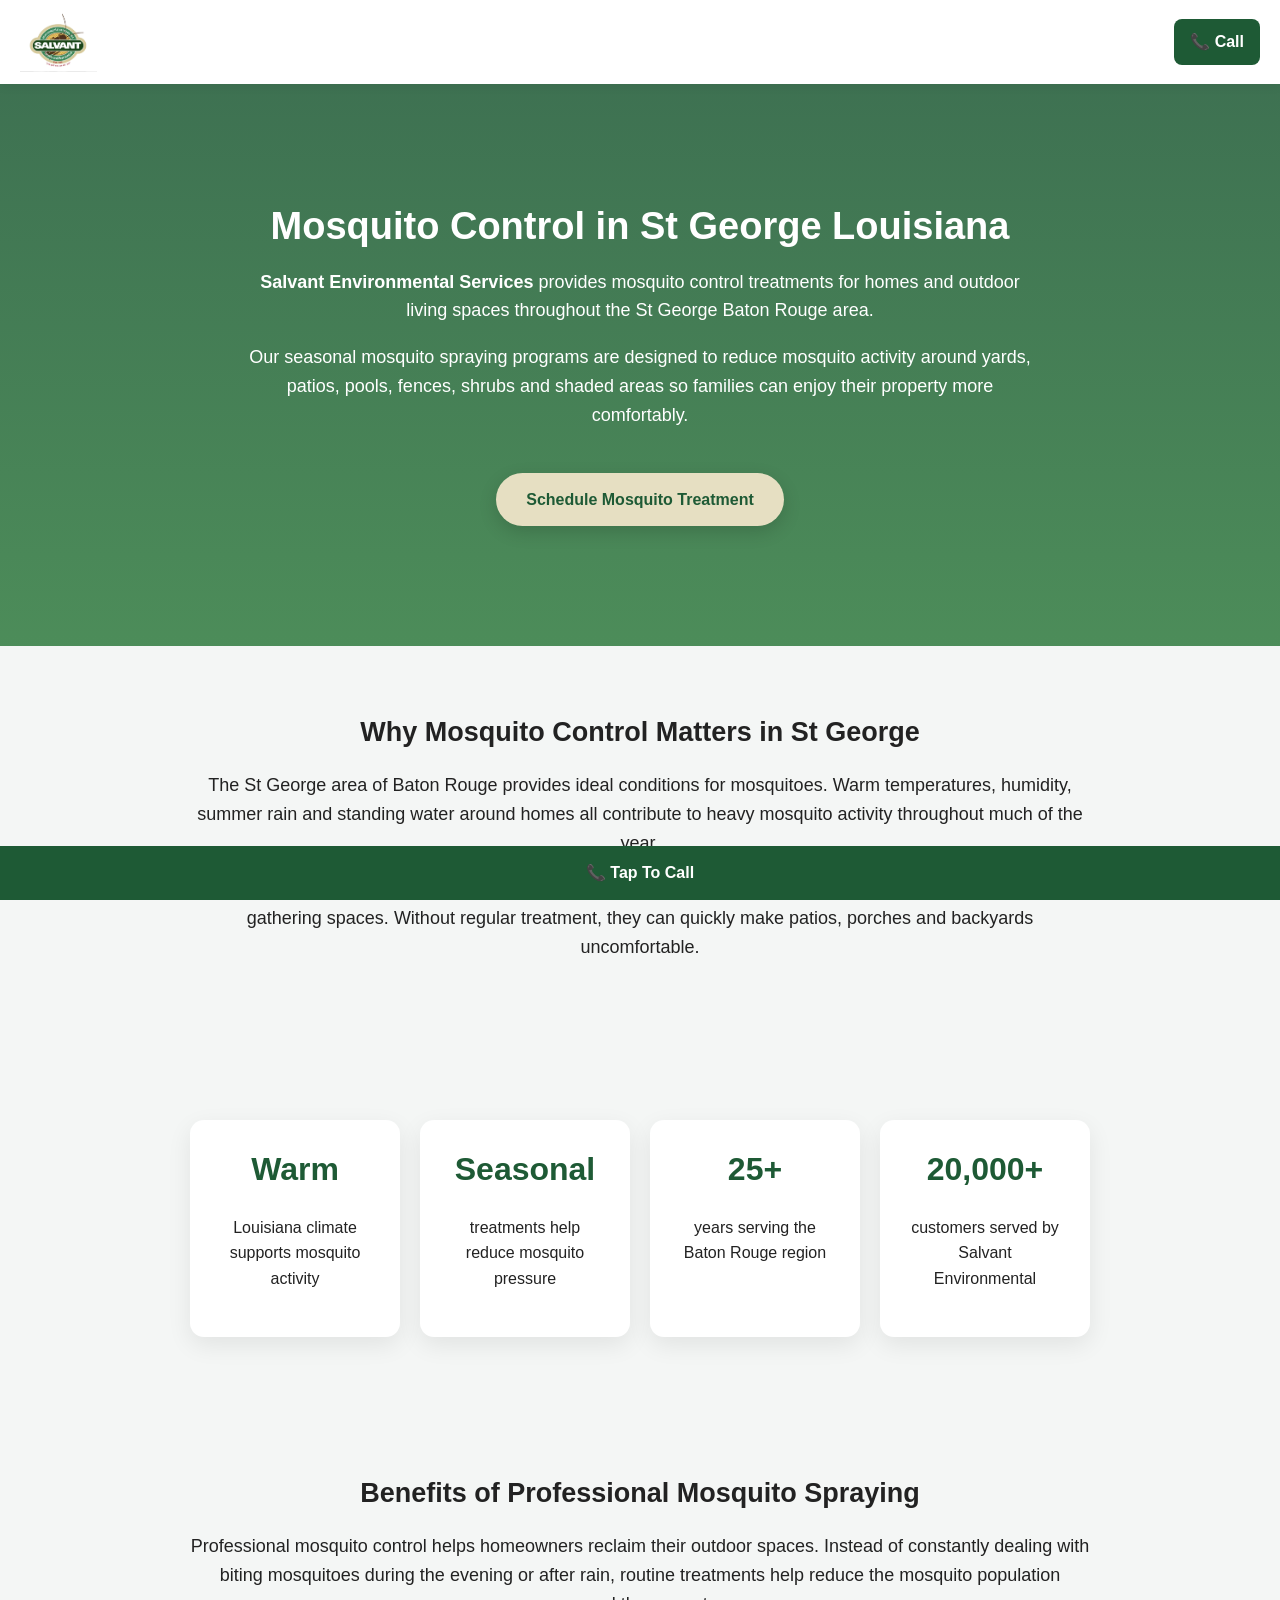
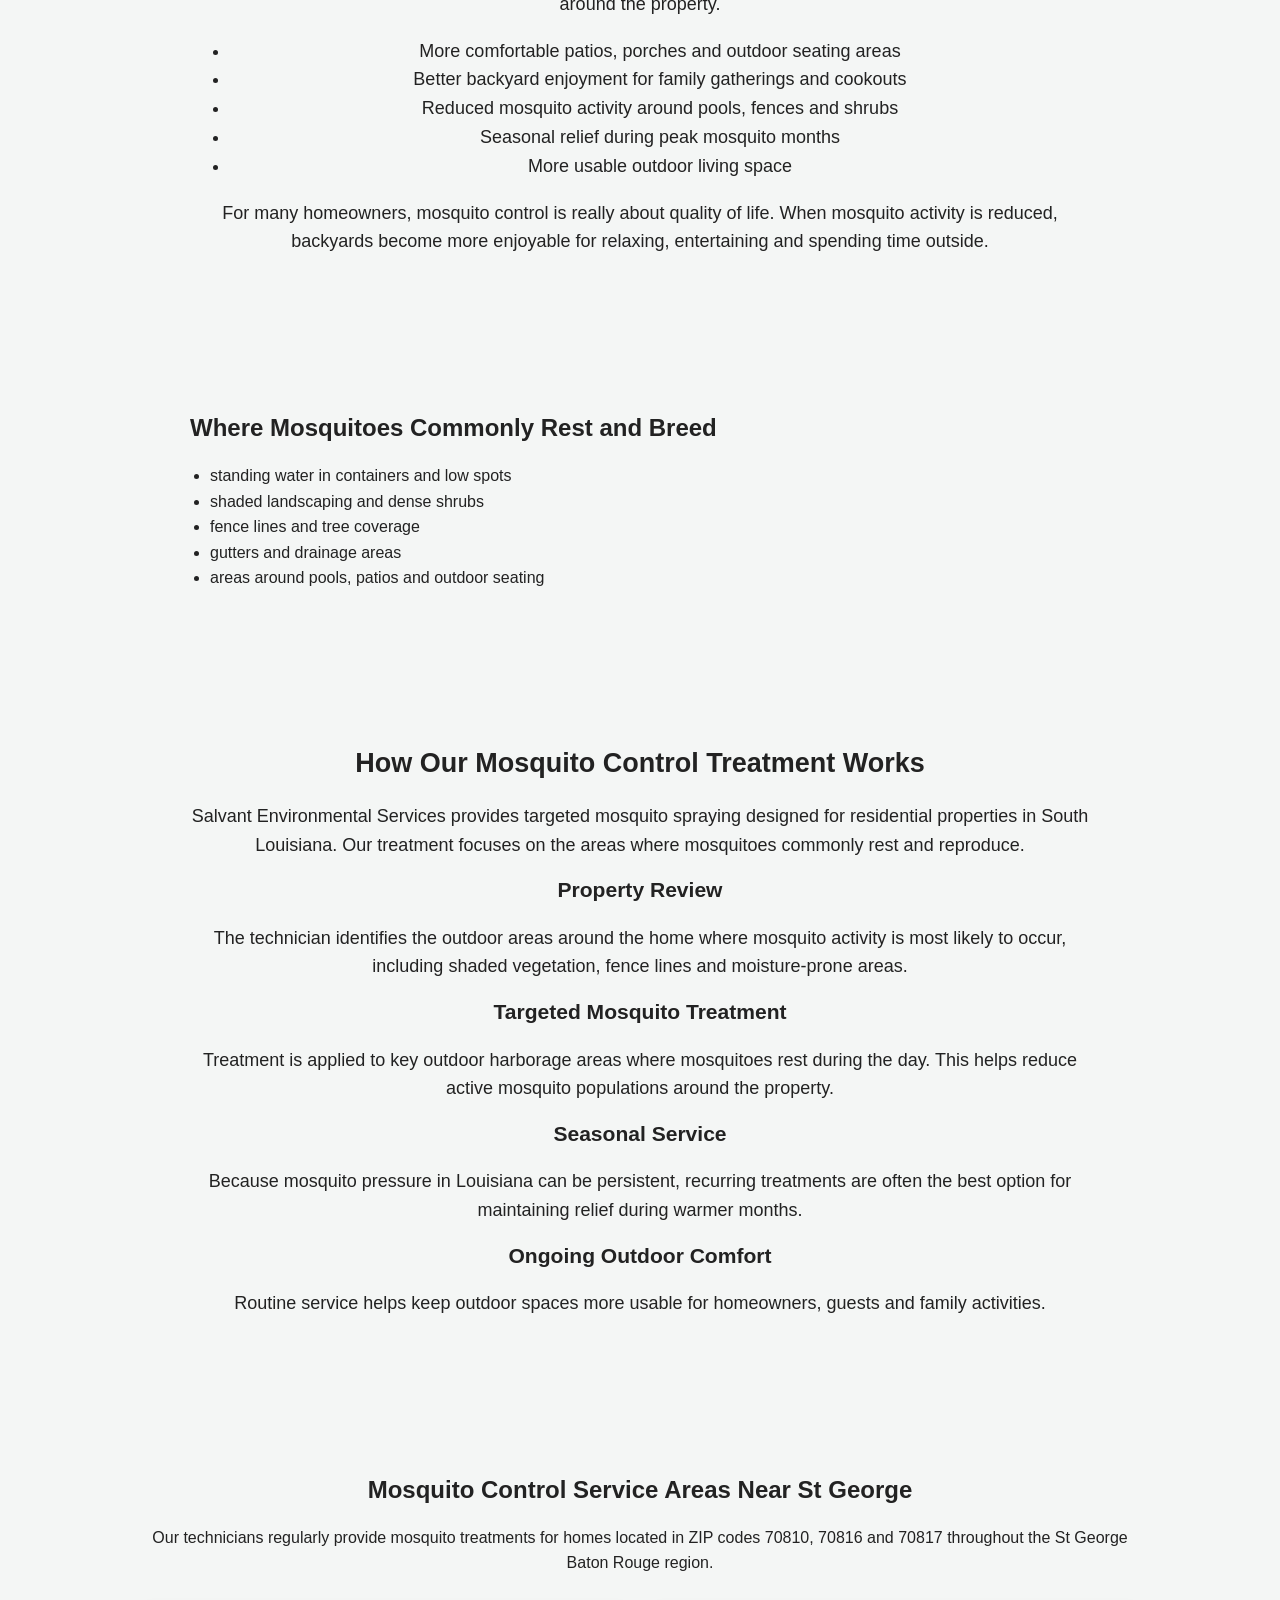
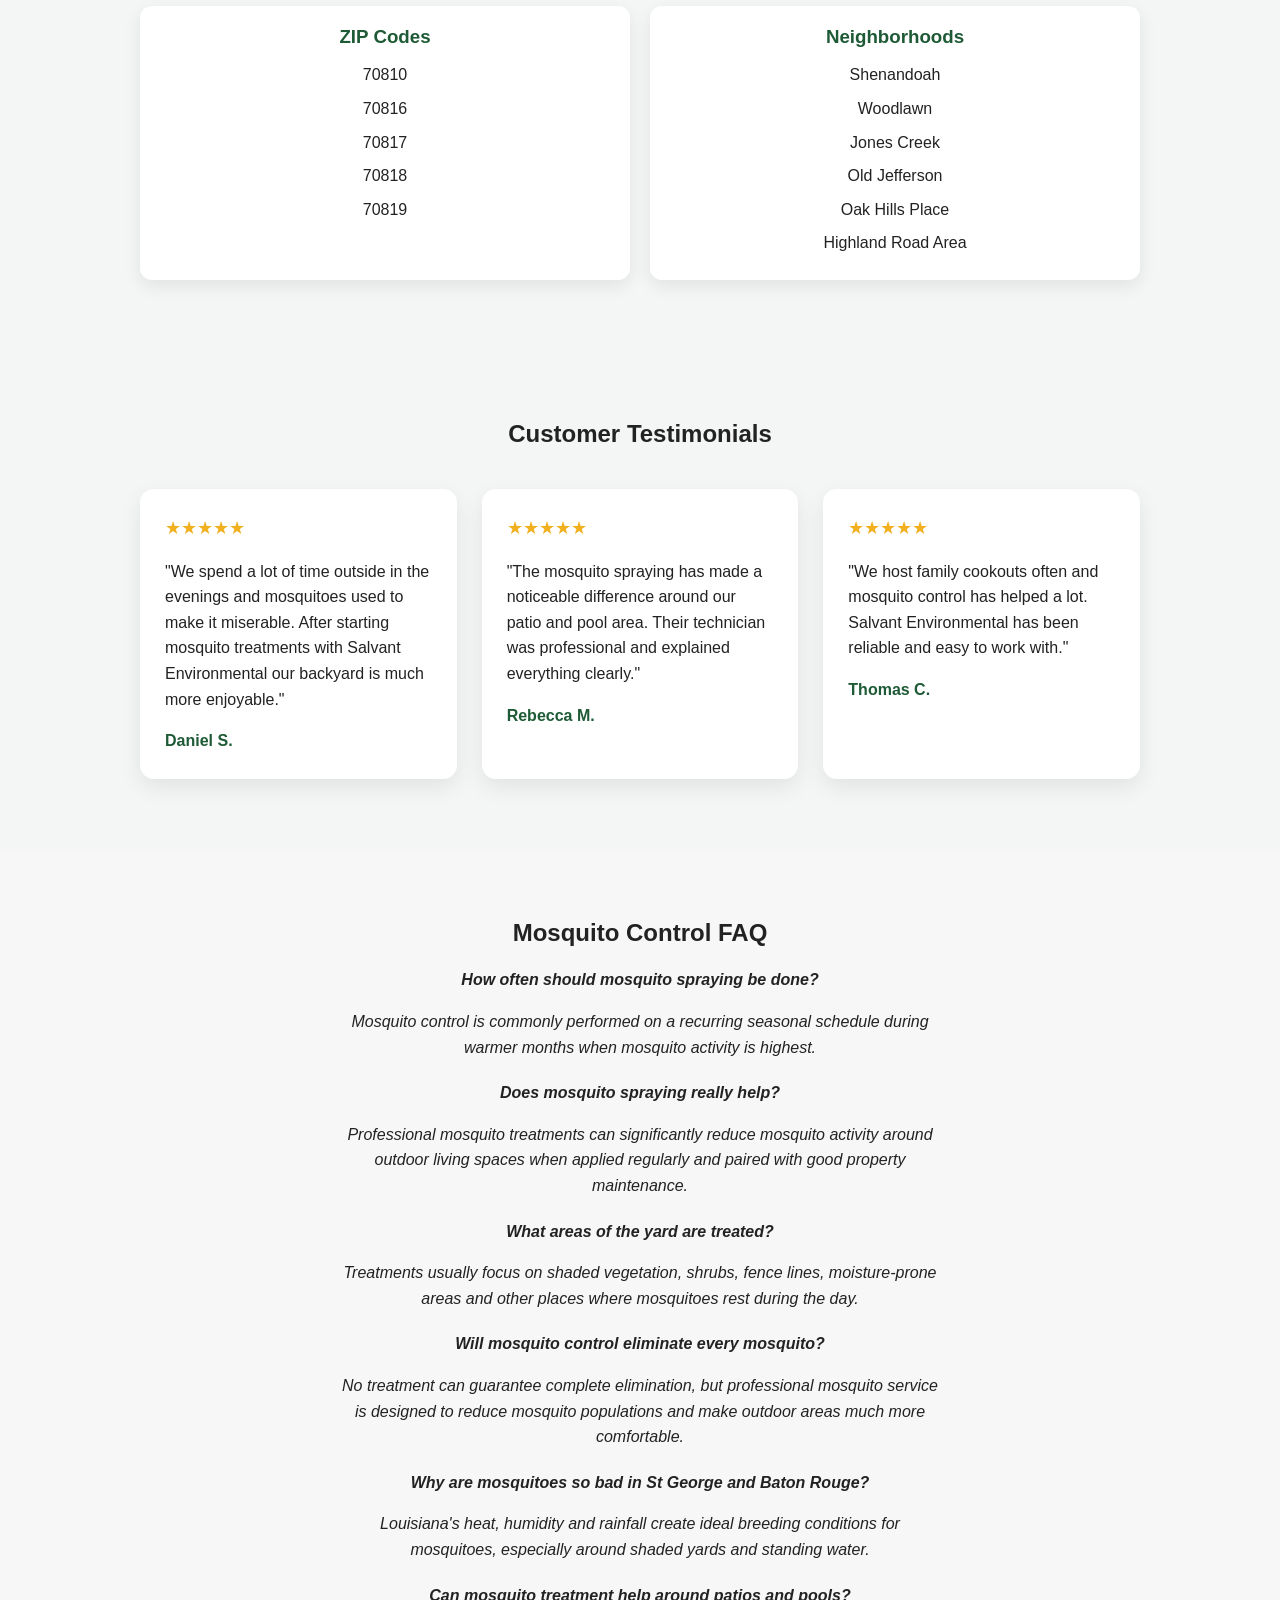
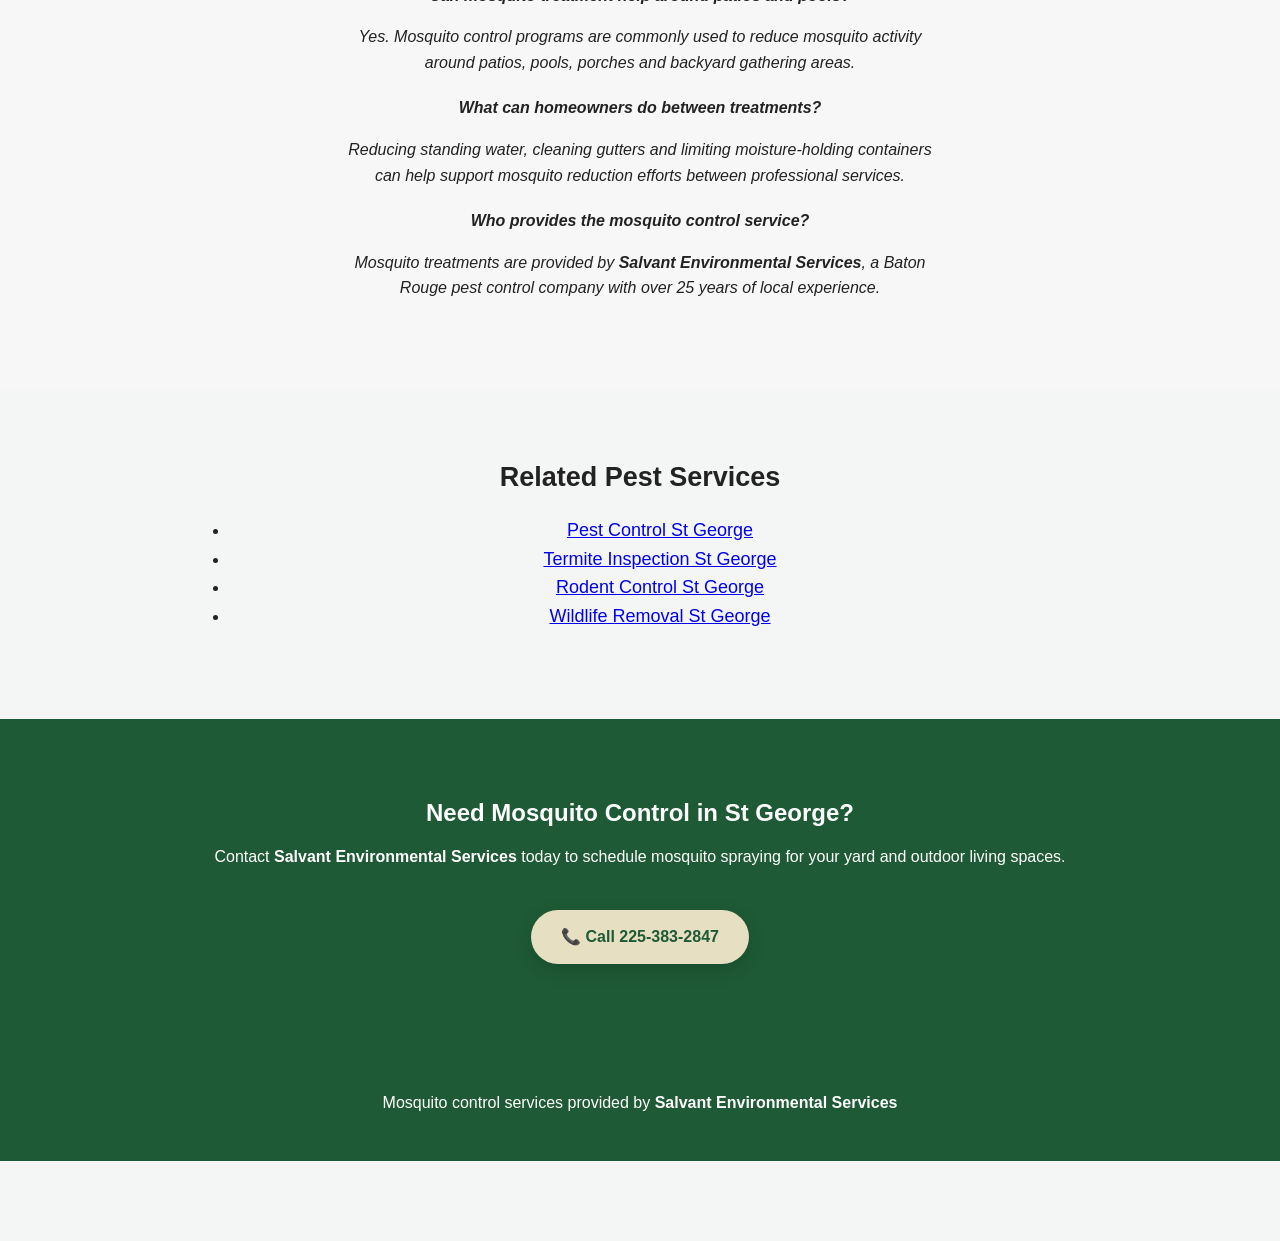
==== services/mosquito-control-st-george.html @ 5d309317 "Create mosquito-control-st-george.html" ====
<!DOCTYPE html>
<html lang="en">

<head>

<meta charset="UTF-8">
<meta name="viewport" content="width=device-width, initial-scale=1.0">

<title>Mosquito Control St George Louisiana | Salvant Environmental Services</title>

<meta name="description" content="Mosquito control in St George Louisiana from Salvant Environmental Services. Seasonal mosquito spraying for yards, patios and outdoor living spaces in the Baton Rouge region.">

<meta name="keywords" content="mosquito control St George Louisiana, mosquito spraying St George, mosquito treatment St George LA, backyard mosquito control St George, mosquito service Baton Rouge">

<meta name="robots" content="index, follow">

<link rel="canonical" href="https://stgeorgepc.com/services/mosquito-control-st-george.html">

<link rel="stylesheet" href="../styles.css">
<link rel="icon" href="../favicon.ico">

<meta property="og:title" content="Mosquito Control St George Louisiana | Salvant Environmental Services">
<meta property="og:description" content="Professional mosquito control and seasonal yard treatments in St George Louisiana.">
<meta property="og:type" content="website">
<meta property="og:image" content="../images/mosquito-control.webp">

<meta name="twitter:card" content="summary_large_image">
<meta name="twitter:title" content="Mosquito Control St George Louisiana">
<meta name="twitter:description" content="Seasonal mosquito spraying and outdoor mosquito reduction treatments in St George Louisiana.">
<meta name="twitter:image" content="../images/mosquito-control.webp">

<script async src="https://www.googletagmanager.com/gtag/js?id=G-JWE6BVJVM1"></script>
<script>
window.dataLayer = window.dataLayer || [];
function gtag(){dataLayer.push(arguments);}
gtag('js', new Date());
gtag('config', 'G-JWE6BVJVM1');
</script>

</head>

<body>

<div class="topbar">

<img src="../images/logo.webp" class="logo" alt="Salvant Environmental Services mosquito control company">

<a href="tel:12253832847" class="callbtn"
onclick="gtag('event','phone_click',{event_category:'lead',event_label:'mosquito_header_call'});">
📞 Call
</a>

</div>


<header class="hero">

<div class="hero-content">

<h1>Mosquito Control in St George Louisiana</h1>

<p>
<strong>Salvant Environmental Services</strong> provides mosquito control treatments for homes and outdoor living spaces throughout the St George Baton Rouge area.
</p>

<p>
Our seasonal mosquito spraying programs are designed to reduce mosquito activity around yards, patios, pools, fences, shrubs and shaded areas so families can enjoy their property more comfortably.
</p>

<a href="tel:12253832847" class="cta"
onclick="gtag('event','cta_click',{event_category:'lead',event_label:'mosquito_hero_cta'});">
Schedule Mosquito Treatment
</a>

</div>

</header>


<section class="location">

<h2>Why Mosquito Control Matters in St George</h2>

<p>
The St George area of Baton Rouge provides ideal conditions for mosquitoes. Warm temperatures, humidity, summer rain and standing water around homes all contribute to heavy mosquito activity throughout much of the year.
</p>

<p>
Mosquitoes are especially active around shaded yards, landscaping, fences, drainage areas and outdoor gathering spaces. Without regular treatment, they can quickly make patios, porches and backyards uncomfortable.
</p>

</section>


<section class="stats">

<div class="stat">
<h2>Warm</h2>
<p>Louisiana climate supports mosquito activity</p>
</div>

<div class="stat">
<h2>Seasonal</h2>
<p>treatments help reduce mosquito pressure</p>
</div>

<div class="stat">
<h2>25+</h2>
<p>years serving the Baton Rouge region</p>
</div>

<div class="stat">
<h2>20,000+</h2>
<p>customers served by Salvant Environmental</p>
</div>

</section>


<section class="location">

<h2>Benefits of Professional Mosquito Spraying</h2>

<p>
Professional mosquito control helps homeowners reclaim their outdoor spaces. Instead of constantly dealing with biting mosquitoes during the evening or after rain, routine treatments help reduce the mosquito population around the property.
</p>

<ul>
<li>More comfortable patios, porches and outdoor seating areas</li>
<li>Better backyard enjoyment for family gatherings and cookouts</li>
<li>Reduced mosquito activity around pools, fences and shrubs</li>
<li>Seasonal relief during peak mosquito months</li>
<li>More usable outdoor living space</li>
</ul>

<p>
For many homeowners, mosquito control is really about quality of life. When mosquito activity is reduced, backyards become more enjoyable for relaxing, entertaining and spending time outside.
</p>

</section>


<section class="info">

<h2>Where Mosquitoes Commonly Rest and Breed</h2>

<ul>
<li>standing water in containers and low spots</li>
<li>shaded landscaping and dense shrubs</li>
<li>fence lines and tree coverage</li>
<li>gutters and drainage areas</li>
<li>areas around pools, patios and outdoor seating</li>
</ul>

</section>


<section class="location">

<h2>How Our Mosquito Control Treatment Works</h2>

<p>
Salvant Environmental Services provides targeted mosquito spraying designed for residential properties in South Louisiana. Our treatment focuses on the areas where mosquitoes commonly rest and reproduce.
</p>

<h3>Property Review</h3>

<p>
The technician identifies the outdoor areas around the home where mosquito activity is most likely to occur, including shaded vegetation, fence lines and moisture-prone areas.
</p>

<h3>Targeted Mosquito Treatment</h3>

<p>
Treatment is applied to key outdoor harborage areas where mosquitoes rest during the day. This helps reduce active mosquito populations around the property.
</p>

<h3>Seasonal Service</h3>

<p>
Because mosquito pressure in Louisiana can be persistent, recurring treatments are often the best option for maintaining relief during warmer months.
</p>

<h3>Ongoing Outdoor Comfort</h3>

<p>
Routine service helps keep outdoor spaces more usable for homeowners, guests and family activities.
</p>

</section>


<section class="service-area">

<h2>Mosquito Control Service Areas Near St George</h2>

<p>
Our technicians regularly provide mosquito treatments for homes located in ZIP codes 70810, 70816 and 70817 throughout the St George Baton Rouge region.
</p>

<div class="service-grid">

<div class="area-card">

<h3>ZIP Codes</h3>

<ul>
<li>70810</li>
<li>70816</li>
<li>70817</li>
<li>70818</li>
<li>70819</li>
</ul>

</div>

<div class="area-card">

<h3>Neighborhoods</h3>

<ul>
<li>Shenandoah</li>
<li>Woodlawn</li>
<li>Jones Creek</li>
<li>Old Jefferson</li>
<li>Oak Hills Place</li>
<li>Highland Road Area</li>
</ul>

</div>

</div>

</section>


<section class="testimonials">

<h2>Customer Testimonials</h2>

<div class="testimonial-grid">

<div class="testimonial-card">
<div class="testimonial-stars">★★★★★</div>
<p>
"We spend a lot of time outside in the evenings and mosquitoes used to make it miserable. After starting mosquito treatments with Salvant Environmental our backyard is much more enjoyable."
</p>
<div class="testimonial-name">Daniel S.</div>
</div>

<div class="testimonial-card">
<div class="testimonial-stars">★★★★★</div>
<p>
"The mosquito spraying has made a noticeable difference around our patio and pool area. Their technician was professional and explained everything clearly."
</p>
<div class="testimonial-name">Rebecca M.</div>
</div>

<div class="testimonial-card">
<div class="testimonial-stars">★★★★★</div>
<p>
"We host family cookouts often and mosquito control has helped a lot. Salvant Environmental has been reliable and easy to work with."
</p>
<div class="testimonial-name">Thomas C.</div>
</div>

</div>

</section>


<section class="reviews">

<h2>Mosquito Control FAQ</h2>

<div class="review">

<strong>How often should mosquito spraying be done?</strong>

<p>
Mosquito control is commonly performed on a recurring seasonal schedule during warmer months when mosquito activity is highest.
</p>

</div>

<div class="review">

<strong>Does mosquito spraying really help?</strong>

<p>
Professional mosquito treatments can significantly reduce mosquito activity around outdoor living spaces when applied regularly and paired with good property maintenance.
</p>

</div>

<div class="review">

<strong>What areas of the yard are treated?</strong>

<p>
Treatments usually focus on shaded vegetation, shrubs, fence lines, moisture-prone areas and other places where mosquitoes rest during the day.
</p>

</div>

<div class="review">

<strong>Will mosquito control eliminate every mosquito?</strong>

<p>
No treatment can guarantee complete elimination, but professional mosquito service is designed to reduce mosquito populations and make outdoor areas much more comfortable.
</p>

</div>

<div class="review">

<strong>Why are mosquitoes so bad in St George and Baton Rouge?</strong>

<p>
Louisiana's heat, humidity and rainfall create ideal breeding conditions for mosquitoes, especially around shaded yards and standing water.
</p>

</div>

<div class="review">

<strong>Can mosquito treatment help around patios and pools?</strong>

<p>
Yes. Mosquito control programs are commonly used to reduce mosquito activity around patios, pools, porches and backyard gathering areas.
</p>

</div>

<div class="review">

<strong>What can homeowners do between treatments?</strong>

<p>
Reducing standing water, cleaning gutters and limiting moisture-holding containers can help support mosquito reduction efforts between professional services.
</p>

</div>

<div class="review">

<strong>Who provides the mosquito control service?</strong>

<p>
Mosquito treatments are provided by <strong>Salvant Environmental Services</strong>, a Baton Rouge pest control company with over 25 years of local experience.
</p>

</div>

</section>


<section class="location">

<h2>Related Pest Services</h2>

<ul>
<li><a href="pest-control-st-george.html">Pest Control St George</a></li>
<li><a href="termite-inspection-st-george.html">Termite Inspection St George</a></li>
<li><a href="rodent-control-st-george.html">Rodent Control St George</a></li>
<li><a href="wildlife-removal-st-george.html">Wildlife Removal St George</a></li>
</ul>

</section>


<section class="cta-section">

<h2>Need Mosquito Control in St George?</h2>

<p>
Contact <strong>Salvant Environmental Services</strong> today to schedule mosquito spraying for your yard and outdoor living spaces.
</p>

<a href="tel:12253832847" class="cta"
onclick="gtag('event','cta_click',{event_category:'lead',event_label:'mosquito_footer_cta'});">
📞 Call 225-383-2847
</a>

</section>


<footer>

<p>
Mosquito control services provided by  
<strong>Salvant Environmental Services</strong>
</p>

</footer>


<div class="callbar">

<a href="tel:12253832847"
onclick="gtag('event','phone_click',{event_category:'lead',event_label:'mosquito_sticky_call'});">
📞 Tap To Call
</a>

</div>

</body>

</html>
---- styles.css ----
/* GLOBAL */

body{
font-family:-apple-system,BlinkMacSystemFont,"Segoe UI",Roboto,Helvetica,Arial,sans-serif;
margin:0;
background:#f4f6f5;
color:#222;
line-height:1.6;
padding-bottom:80px;
}

h1,h2,h3{
margin-top:0;
line-height:1.2;
}

section{
padding:70px 20px;
}

img{
max-width:100%;
height:auto;
}

/* TOP BAR */

.topbar{
display:flex;
justify-content:space-between;
align-items:center;
background:white;
padding:12px 20px;
box-shadow:0 3px 10px rgba(0,0,0,.05);
position:sticky;
top:0;
z-index:999;
}

.logo{
height:60px;
display:block;
}

.callbtn{
background:#1E5A35;
color:white;
padding:10px 16px;
border-radius:8px;
text-decoration:none;
font-weight:600;
transition:.25s;
}

/* HERO */

.hero{
background:
linear-gradient(rgba(30,90,53,.85),rgba(47,122,62,.85)),
url("images/hero.PNG");
background-size:cover;
background-position:center;
background-repeat:no-repeat;
color:white;
text-align:center;
padding:120px 20px;
}

.hero h1{
font-size:38px;
margin-bottom:12px;
}

.hero p{
font-size:18px;
max-width:800px;
margin-left:auto;
margin-right:auto;
}

.cta{
display:inline-block;
margin-top:25px;
background:#E6DFC2;
color:#1E5A35;
padding:14px 30px;
border-radius:40px;
text-decoration:none;
font-weight:700;
box-shadow:0 6px 18px rgba(0,0,0,.15);
transition:.25s;
}

.cta:hover{
transform:translateY(-2px);
box-shadow:0 10px 22px rgba(0,0,0,.18);
}

/* LOCATION */

.location{
max-width:900px;
margin:auto;
text-align:center;
font-size:18px;
}

/* STATS */

.stats{
display:grid;
grid-template-columns:repeat(auto-fit,minmax(200px,1fr));
gap:20px;
max-width:900px;
margin:auto;
}

.stat{
background:white;
padding:30px;
border-radius:14px;
box-shadow:0 8px 24px rgba(0,0,0,.08);
text-align:center;
}

.stat h2{
color:#1E5A35;
font-size:32px;
}

/* SERVICES */

.services{
max-width:1100px;
margin:auto;
text-align:center;
}

.grid{
display:grid;
grid-template-columns:repeat(auto-fit,minmax(250px,1fr));
gap:25px;
margin-top:35px;
}

.card-link{
display:block;
text-decoration:none;
color:inherit;
height:100%;
}

.card{
background:white;
border-radius:14px;
box-shadow:0 6px 20px rgba(0,0,0,.08);
padding:20px;
transition:.25s;
height:100%;
display:flex;
flex-direction:column;
}

.card:hover{
transform:translateY(-6px);
box-shadow:0 12px 30px rgba(0,0,0,.12);
}

.card img{
width:100%;
height:220px;
object-fit:cover;
border-radius:10px;
margin-bottom:12px;
display:block;
}

.card h3{
margin-bottom:8px;
}

.card-link h3{
color:#222;
text-decoration:none;
}

.card-link p{
color:#444;
text-decoration:none;
}

/* REVIEWS */

.reviews{
background:#f7f7f7;
text-align:center;
}

.review{
max-width:600px;
margin:0 auto 20px;
font-style:italic;
}

/* PEST INFO */

.info{
max-width:900px;
margin:auto;
}

.info ul{
padding-left:20px;
}

/* AREAS */

.areas{
max-width:800px;
margin:auto;
text-align:center;
}

.areas ul{
list-style-position:inside;
padding:0;
}

/* MAP */

.map{
text-align:center;
}

.map iframe{
width:100%;
height:420px;
border:0;
border-radius:14px;
box-shadow:0 6px 20px rgba(0,0,0,.1);
}

/* KEYWORDS */

.keywords{
background:#f7f7f7;
text-align:center;
font-size:17px;
}

.keywords p{
max-width:900px;
margin:auto;
}

/* CTA SECTION */

.cta-section{
background:#1E5A35;
color:white;
text-align:center;
padding:80px 20px;
}

.cta-section h2{
margin-bottom:10px;
}

/* FOOTER */

footer{
background:#1E5A35;
color:white;
text-align:center;
padding:30px;
}

/* STICKY CALL BAR */

.callbar{
position:fixed;
bottom:0;
left:0;
right:0;
background:#1E5A35;
padding:14px;
text-align:center;
z-index:999;
}

.callbar a{
color:white;
font-weight:bold;
text-decoration:none;
transition:.25s;
}

/* FLOATING QUOTE BUTTON */

.quote-btn{
position:fixed;
right:20px;
bottom:90px;
background:#2F7A3E;
color:white;
padding:14px 22px;
border-radius:30px;
font-weight:bold;
text-decoration:none;
box-shadow:0 6px 18px rgba(0,0,0,.25);
transition:.25s;
}

/* INTERACTION STATES */

.callbtn:hover,
.quote-btn:hover,
.callbar a:hover{
filter:brightness(.98);
}

.callbtn:focus-visible,
.cta:focus-visible,
.quote-btn:focus-visible,
.callbar a:focus-visible,
.card-link:focus-visible{
outline:3px solid #E6DFC2;
outline-offset:3px;
}

/* MOBILE */

@media (max-width:768px){

section{
padding:55px 18px;
}

.topbar{
padding:10px 14px;
}

.logo{
height:46px;
}

.callbtn{
padding:9px 14px;
font-size:15px;
}

.hero{
padding:90px 20px;
}

.hero h1{
font-size:30px;
}

.hero p{
font-size:17px;
}

.cta{
padding:12px 24px;
}

.quote-btn{
right:14px;
bottom:84px;
padding:12px 18px;
}

.industry-grid{
grid-template-columns:repeat(2,1fr);
}

.business-risk-grid{
grid-template-columns:1fr;
}

.industry-cards-grid{
grid-template-columns:repeat(2,1fr);
}
}

/* SERVICE AREA SECTION */

.service-area{
max-width:1000px;
margin:auto;
text-align:center;
}

.service-grid{
display:grid;
grid-template-columns:repeat(auto-fit,minmax(220px,1fr));
gap:20px;
margin-top:30px;
}

.area-card{
background:white;
padding:20px;
border-radius:12px;
box-shadow:0 6px 18px rgba(0,0,0,.08);
}

.area-card h3{
color:#1E5A35;
margin-bottom:10px;
}

.area-card ul{
list-style:none;
padding:0;
margin:0;
}

.area-card li{
padding:4px 0;
font-size:16px;
}

/* TESTIMONIAL SECTION */

.testimonials{
max-width:1000px;
margin:auto;
text-align:center;
padding:70px 20px;
}

.testimonial-grid{
display:grid;
grid-template-columns:repeat(auto-fit,minmax(260px,1fr));
gap:25px;
margin-top:40px;
}

.testimonial-card{
background:white;
padding:25px;
border-radius:14px;
box-shadow:0 8px 22px rgba(0,0,0,.08);
text-align:left;
}

.testimonial-stars{
color:#f2b01e;
font-size:18px;
margin-bottom:10px;
}

.testimonial-name{
font-weight:700;
margin-top:15px;
color:#1E5A35;
}

/* TERMITE INSPECTION STEPS */

.inspection-steps{
max-width:900px;
margin:auto;
text-align:center;
}

.step-grid{
display:grid;
grid-template-columns:1fr;
gap:25px;
margin-top:35px;
}

.step-card{
background:white;
padding:28px;
border-radius:14px;
box-shadow:0 8px 22px rgba(0,0,0,.08);
}

.step-number{
font-size:14px;
letter-spacing:1px;
color:#888;
font-weight:600;
margin-bottom:8px;
}

.step-card h3{
color:#1E5A35;
margin-bottom:10px;
}

.step-arrow{
font-size:28px;
color:#1E5A35;
}
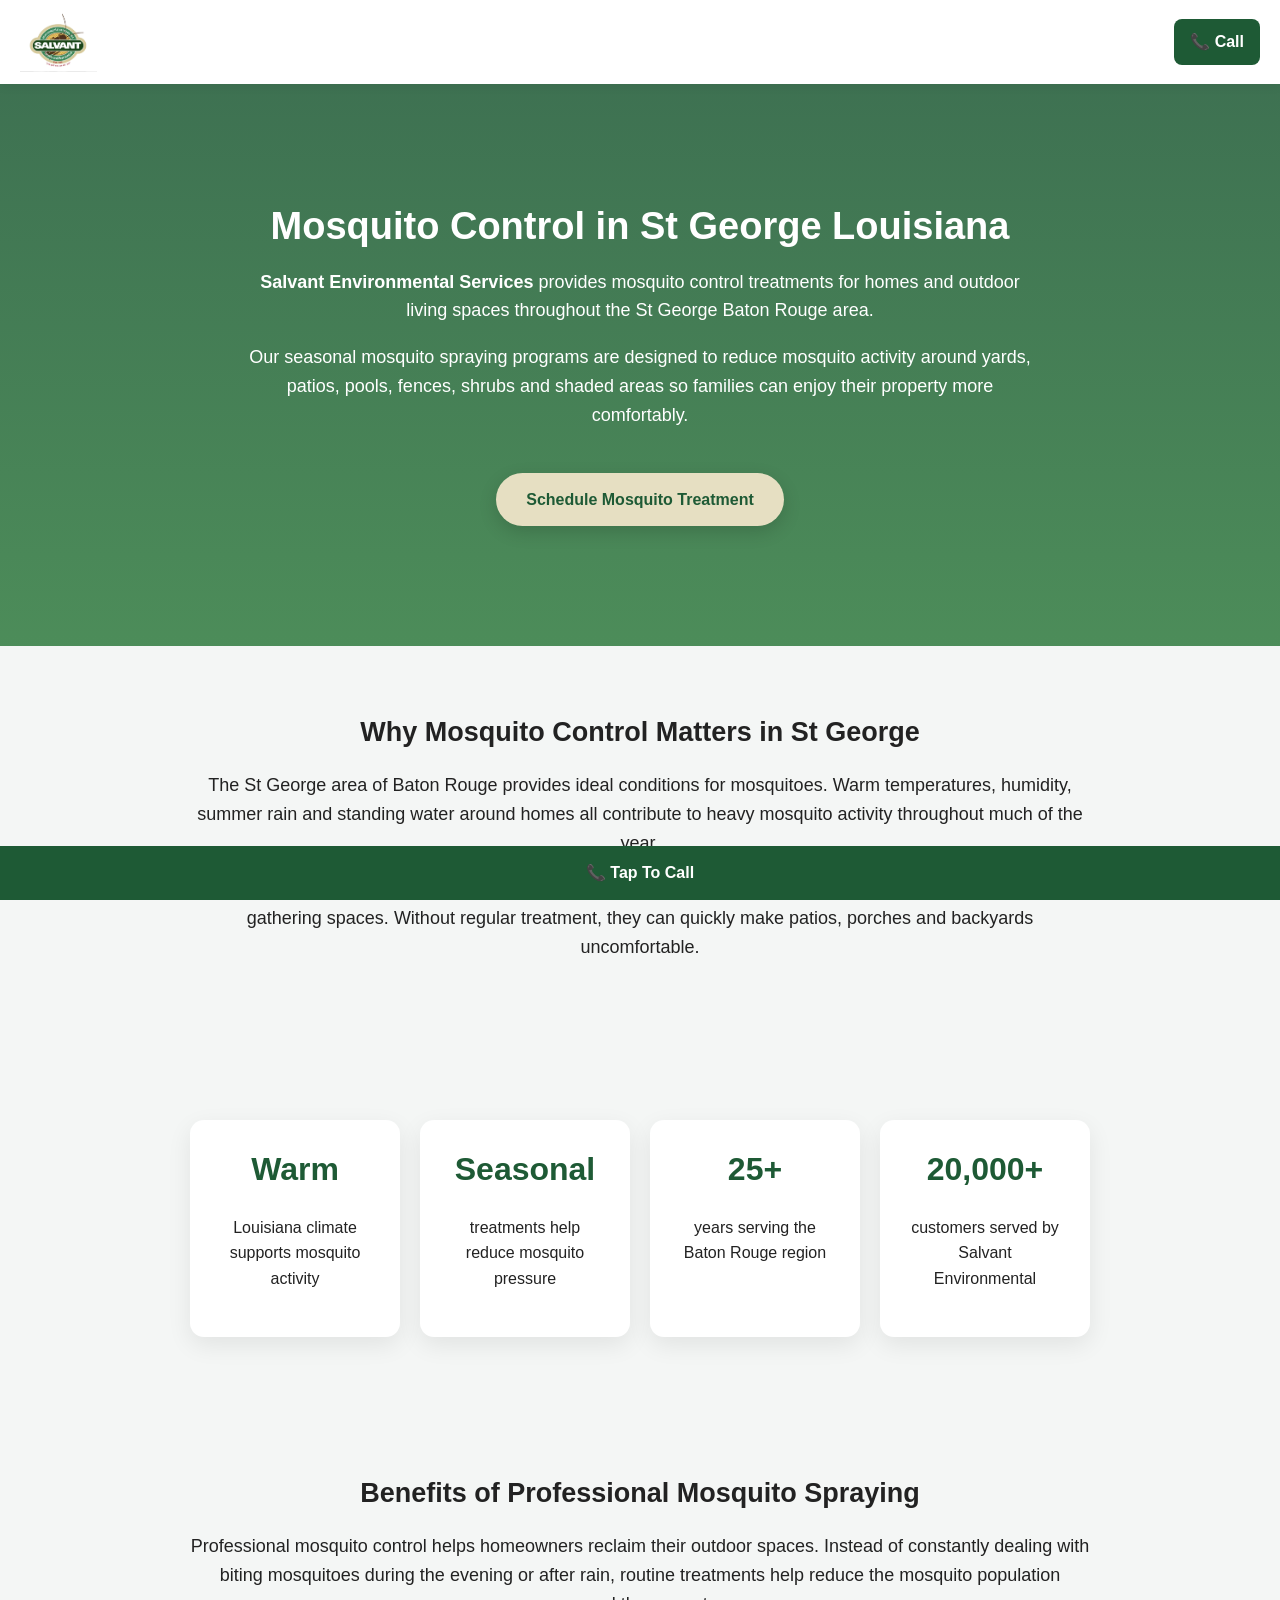
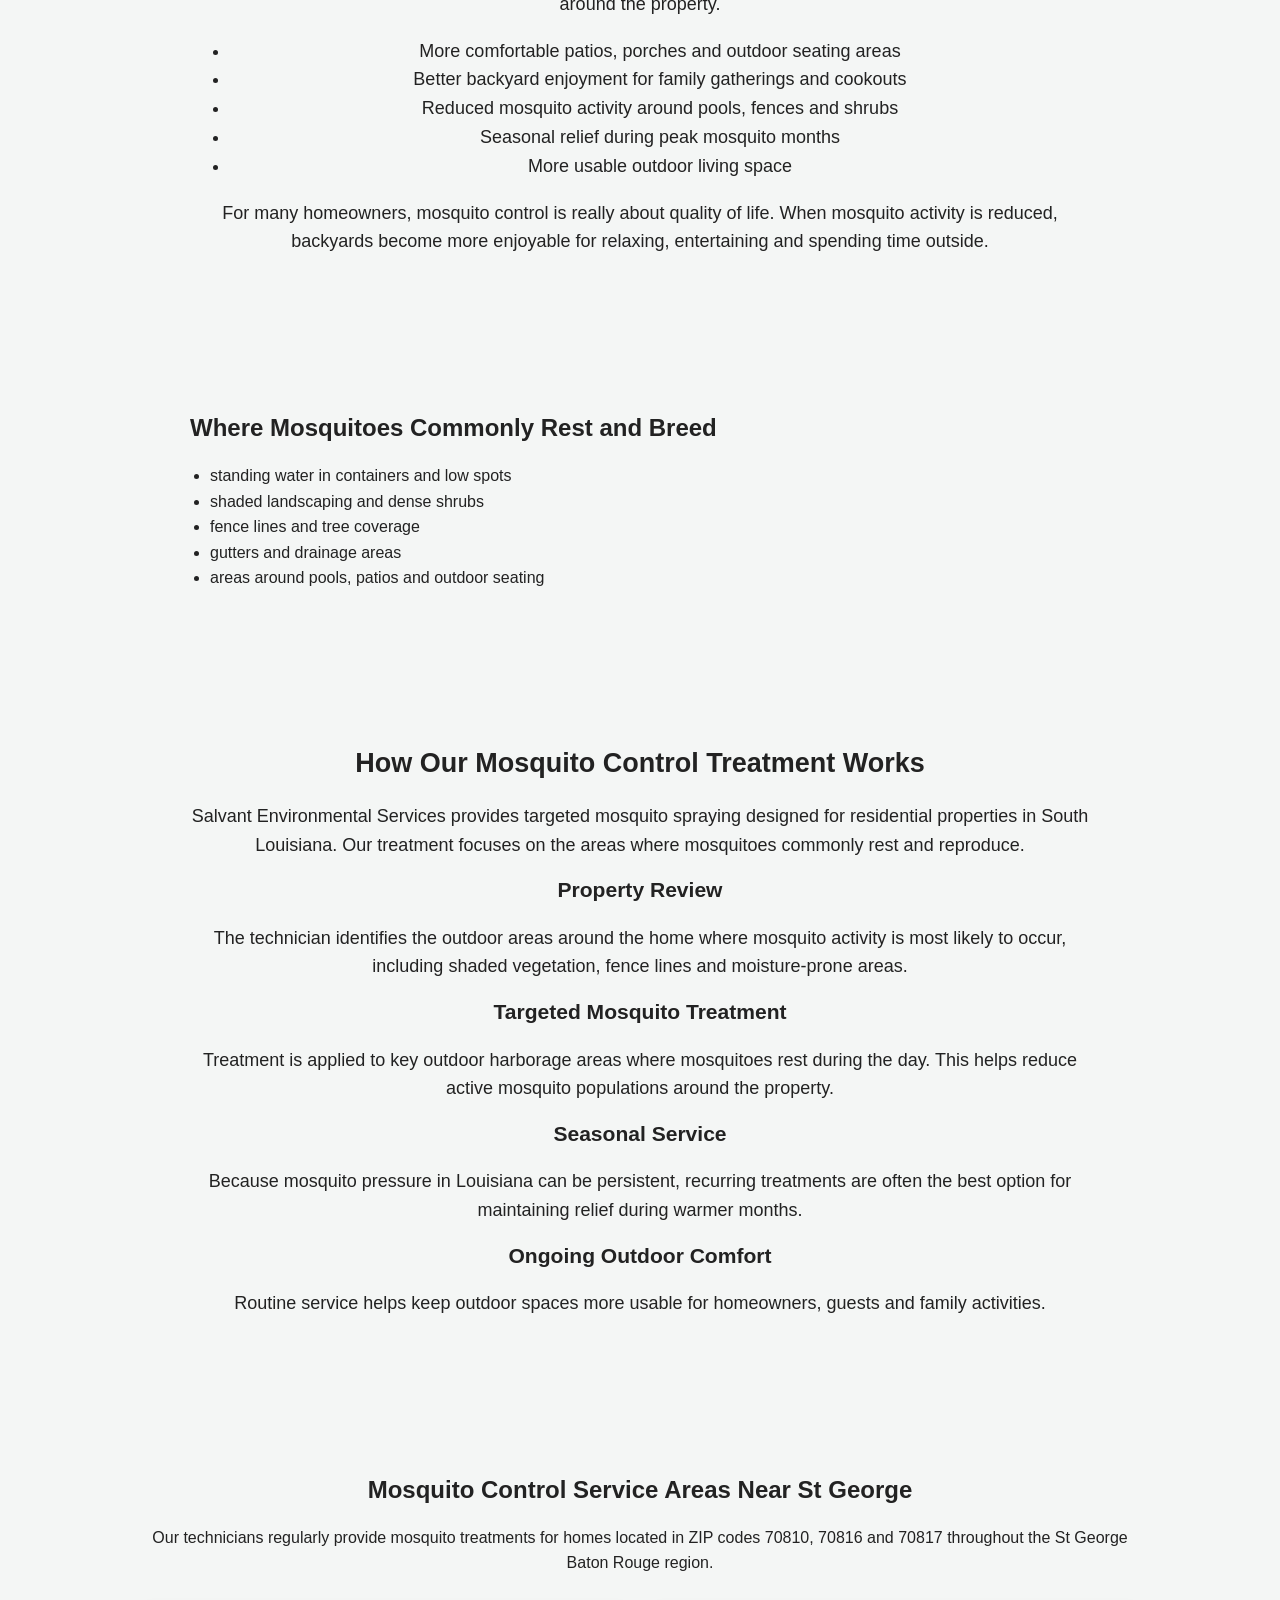
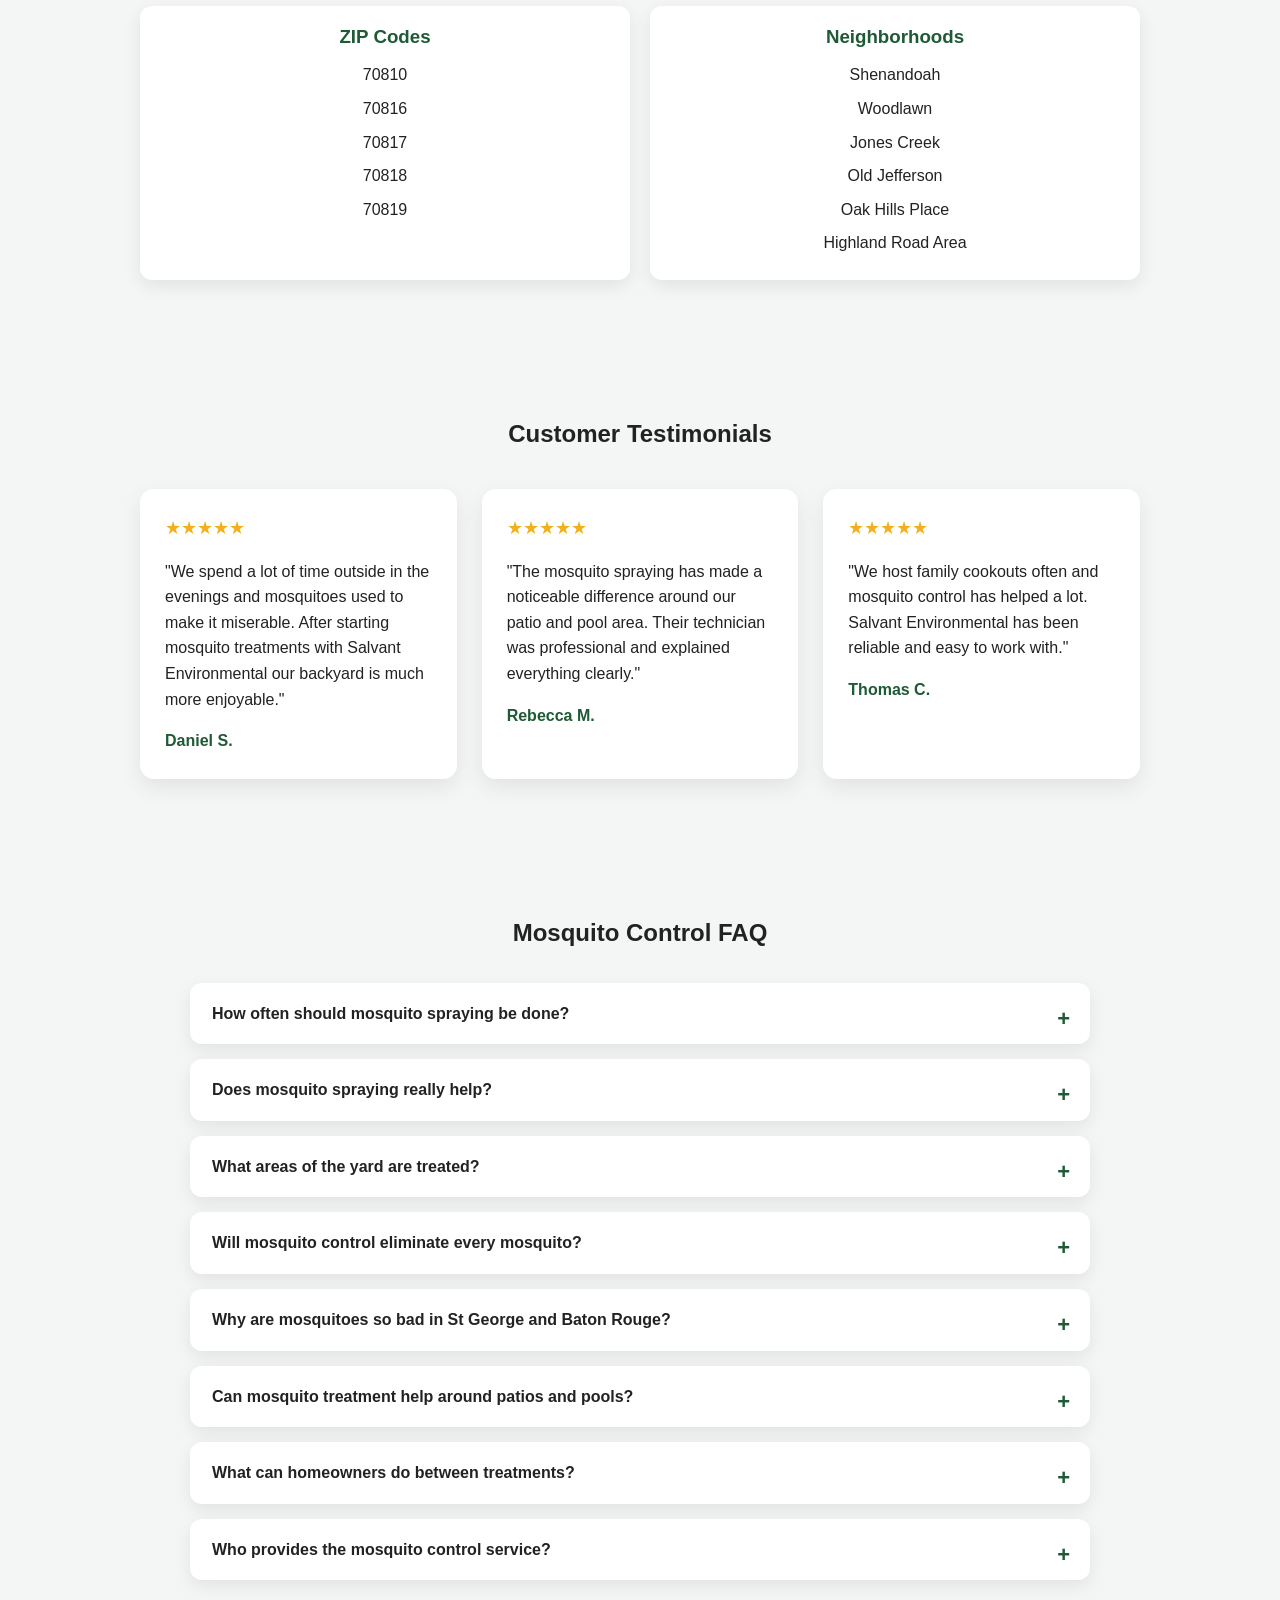
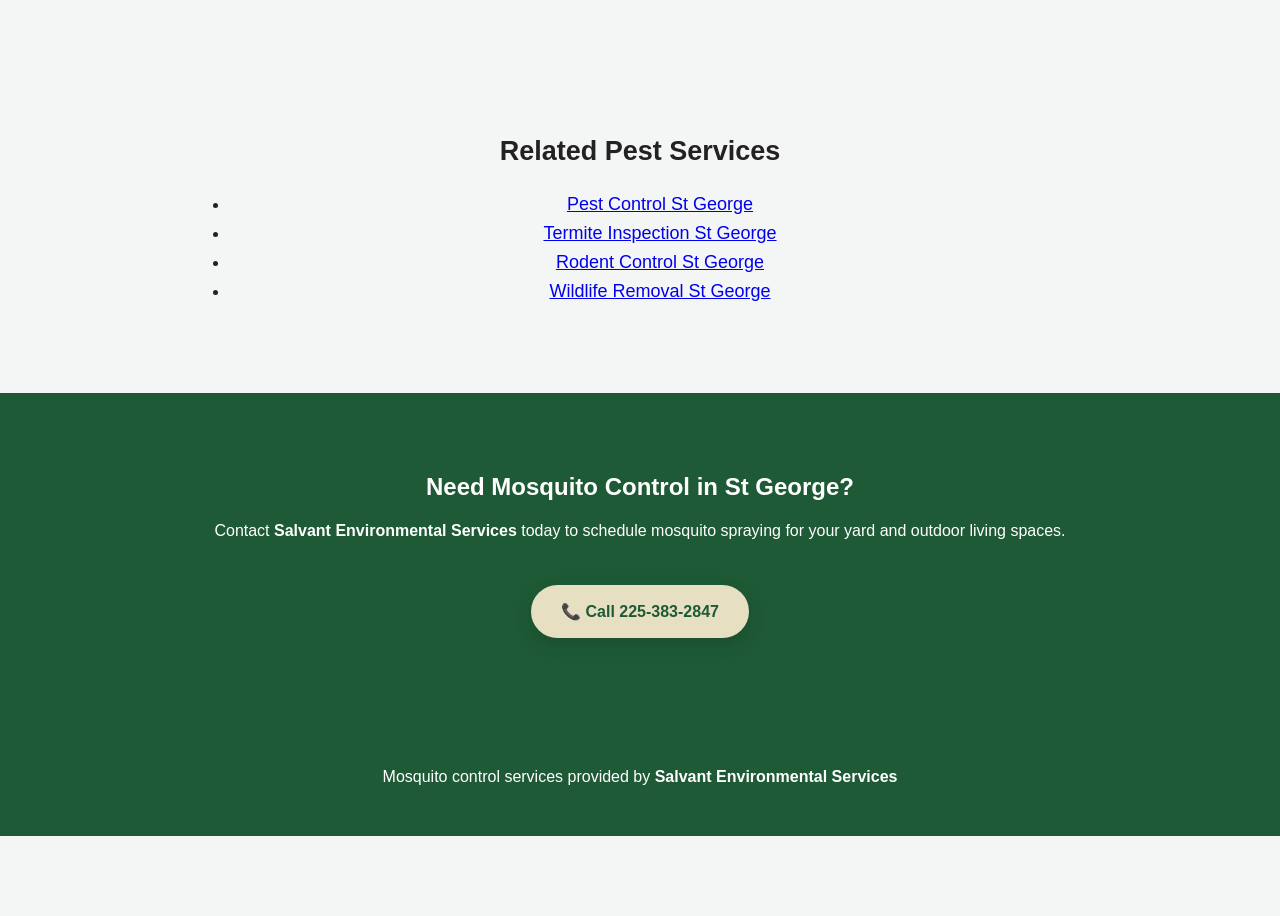
==== commit 9a1076e3: "Update mosquito-control-st-george.html" ====
--- a/services/mosquito-control-st-george.html
+++ b/services/mosquito-control-st-george.html
@@ -269,88 +269,64 @@
 </section>
 
 
-<section class="reviews">
+<section class="faq-section">
 
 <h2>Mosquito Control FAQ</h2>
 
-<div class="review">
-
-<strong>How often should mosquito spraying be done?</strong>
-
-<p>
+<div class="faq-item">
+<div class="faq-question">How often should mosquito spraying be done?</div>
+<div class="faq-answer">
 Mosquito control is commonly performed on a recurring seasonal schedule during warmer months when mosquito activity is highest.
-</p>
-
-</div>
-
-<div class="review">
-
-<strong>Does mosquito spraying really help?</strong>
-
-<p>
+</div>
+</div>
+
+<div class="faq-item">
+<div class="faq-question">Does mosquito spraying really help?</div>
+<div class="faq-answer">
 Professional mosquito treatments can significantly reduce mosquito activity around outdoor living spaces when applied regularly and paired with good property maintenance.
-</p>
-
-</div>
-
-<div class="review">
-
-<strong>What areas of the yard are treated?</strong>
-
-<p>
+</div>
+</div>
+
+<div class="faq-item">
+<div class="faq-question">What areas of the yard are treated?</div>
+<div class="faq-answer">
 Treatments usually focus on shaded vegetation, shrubs, fence lines, moisture-prone areas and other places where mosquitoes rest during the day.
-</p>
-
-</div>
-
-<div class="review">
-
-<strong>Will mosquito control eliminate every mosquito?</strong>
-
-<p>
+</div>
+</div>
+
+<div class="faq-item">
+<div class="faq-question">Will mosquito control eliminate every mosquito?</div>
+<div class="faq-answer">
 No treatment can guarantee complete elimination, but professional mosquito service is designed to reduce mosquito populations and make outdoor areas much more comfortable.
-</p>
-
-</div>
-
-<div class="review">
-
-<strong>Why are mosquitoes so bad in St George and Baton Rouge?</strong>
-
-<p>
+</div>
+</div>
+
+<div class="faq-item">
+<div class="faq-question">Why are mosquitoes so bad in St George and Baton Rouge?</div>
+<div class="faq-answer">
 Louisiana's heat, humidity and rainfall create ideal breeding conditions for mosquitoes, especially around shaded yards and standing water.
-</p>
-
-</div>
-
-<div class="review">
-
-<strong>Can mosquito treatment help around patios and pools?</strong>
-
-<p>
+</div>
+</div>
+
+<div class="faq-item">
+<div class="faq-question">Can mosquito treatment help around patios and pools?</div>
+<div class="faq-answer">
 Yes. Mosquito control programs are commonly used to reduce mosquito activity around patios, pools, porches and backyard gathering areas.
-</p>
-
-</div>
-
-<div class="review">
-
-<strong>What can homeowners do between treatments?</strong>
-
-<p>
+</div>
+</div>
+
+<div class="faq-item">
+<div class="faq-question">What can homeowners do between treatments?</div>
+<div class="faq-answer">
 Reducing standing water, cleaning gutters and limiting moisture-holding containers can help support mosquito reduction efforts between professional services.
-</p>
-
-</div>
-
-<div class="review">
-
-<strong>Who provides the mosquito control service?</strong>
-
-<p>
+</div>
+</div>
+
+<div class="faq-item">
+<div class="faq-question">Who provides the mosquito control service?</div>
+<div class="faq-answer">
 Mosquito treatments are provided by <strong>Salvant Environmental Services</strong>, a Baton Rouge pest control company with over 25 years of local experience.
-</p>
-
+</div>
 </div>
 
 </section>
--- a/styles.css
+++ b/styles.css
@@ -497,3 +497,58 @@
 font-size:28px;
 color:#1E5A35;
 }
+
+/* FAQ SECTION */
+
+.faq-section{
+max-width:900px;
+margin:auto;
+padding:70px 20px;
+}
+
+.faq-section h2{
+text-align:center;
+margin-bottom:35px;
+}
+
+.faq-item{
+background:white;
+border-radius:12px;
+box-shadow:0 6px 18px rgba(0,0,0,.08);
+margin-bottom:15px;
+overflow:hidden;
+transition:.25s;
+}
+
+.faq-question{
+padding:18px 22px;
+font-weight:600;
+cursor:pointer;
+position:relative;
+}
+
+.faq-question::after{
+content:"+";
+position:absolute;
+right:20px;
+font-size:22px;
+color:#1E5A35;
+}
+
+.faq-answer{
+max-height:0;
+overflow:hidden;
+padding:0 22px;
+transition:max-height .35s ease;
+color:#444;
+line-height:1.6;
+}
+
+.faq-item.active .faq-answer{
+max-height:200px;
+padding-bottom:18px;
+}
+
+.faq-item.active .faq-question::after{
+content:"–";
+}
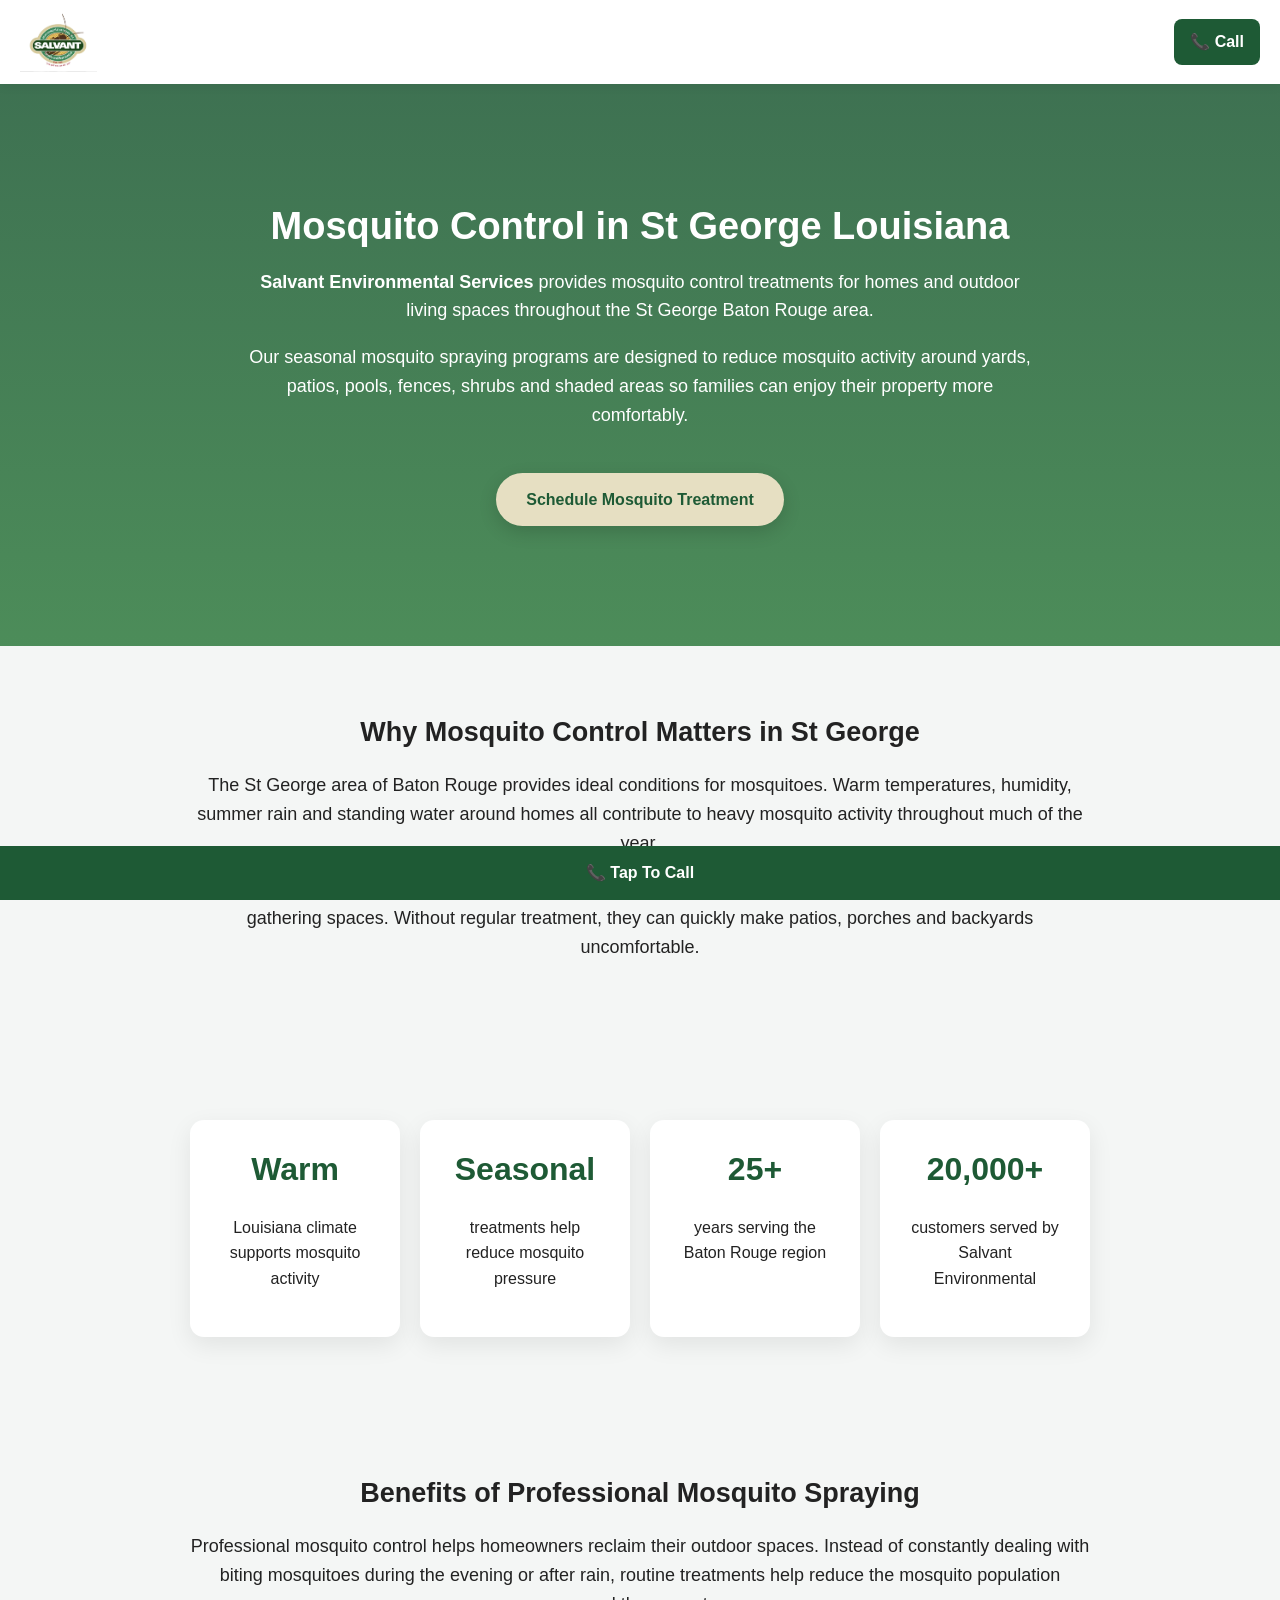
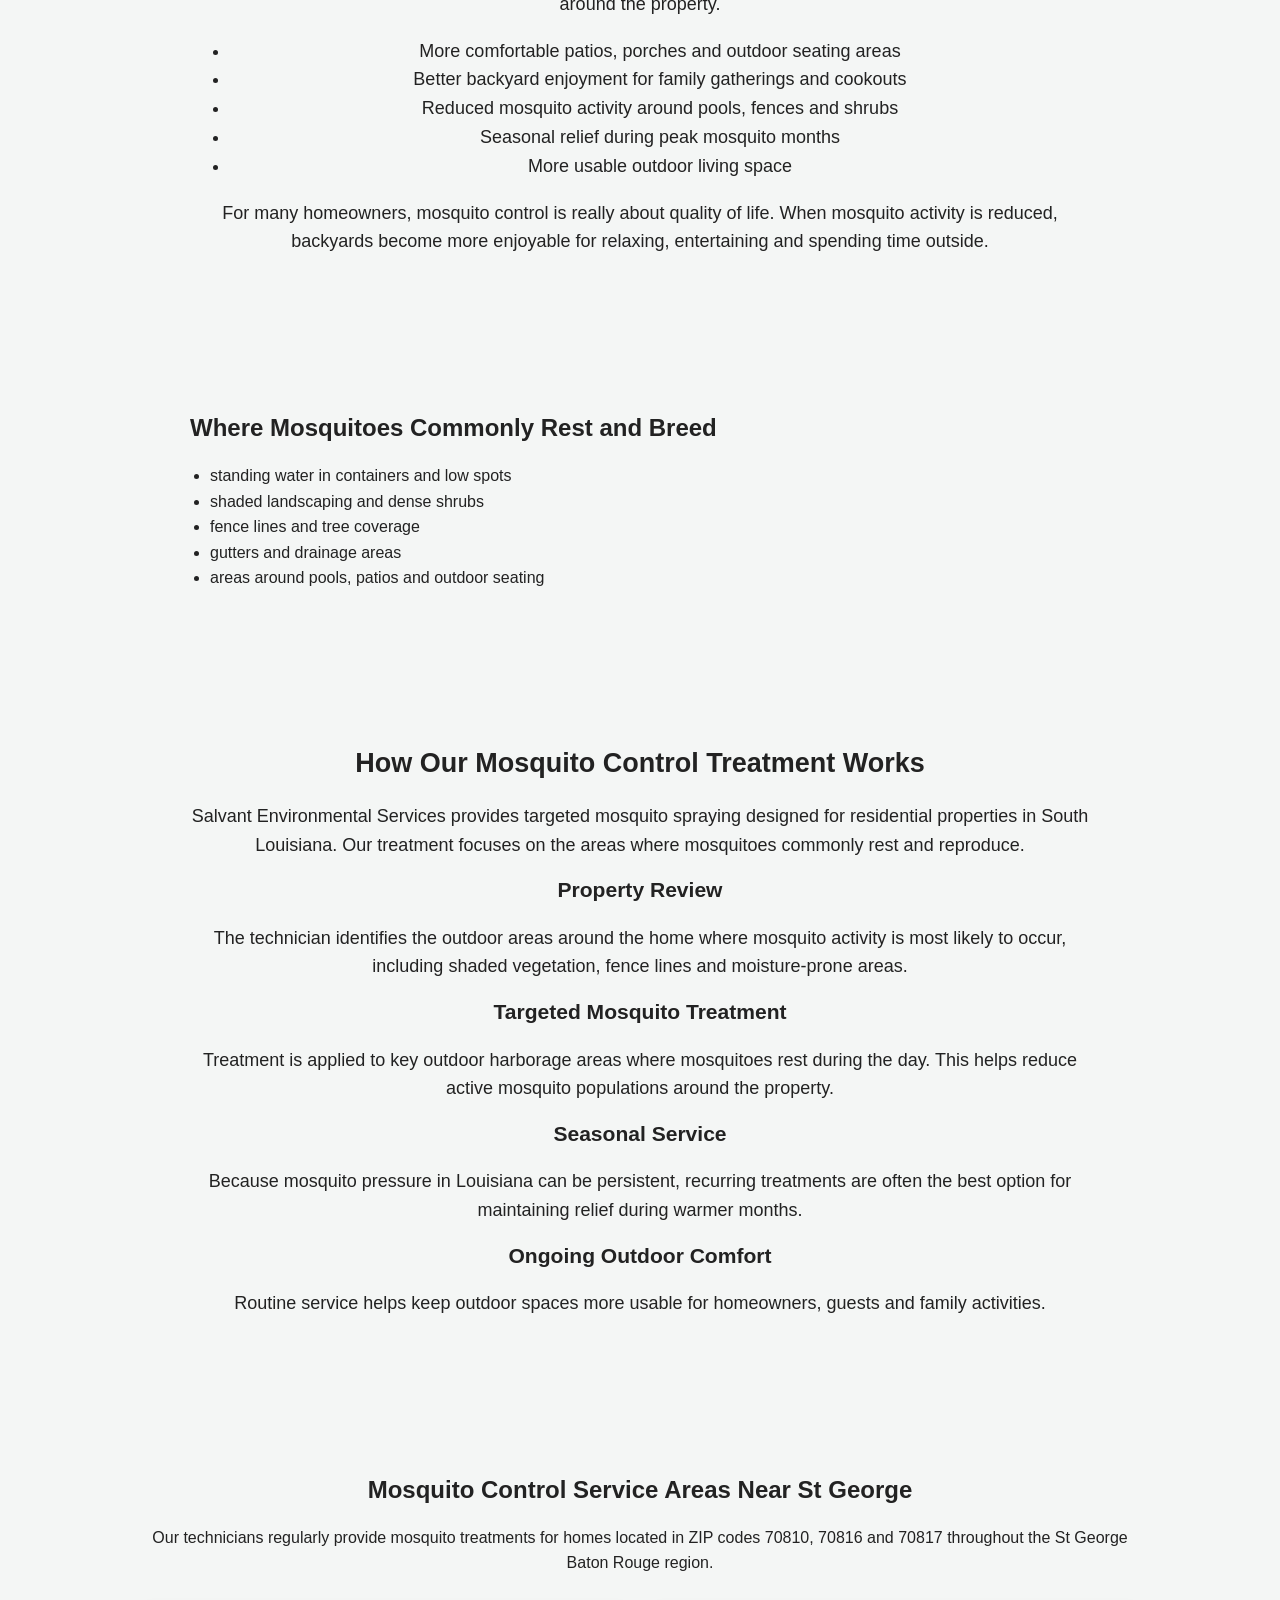
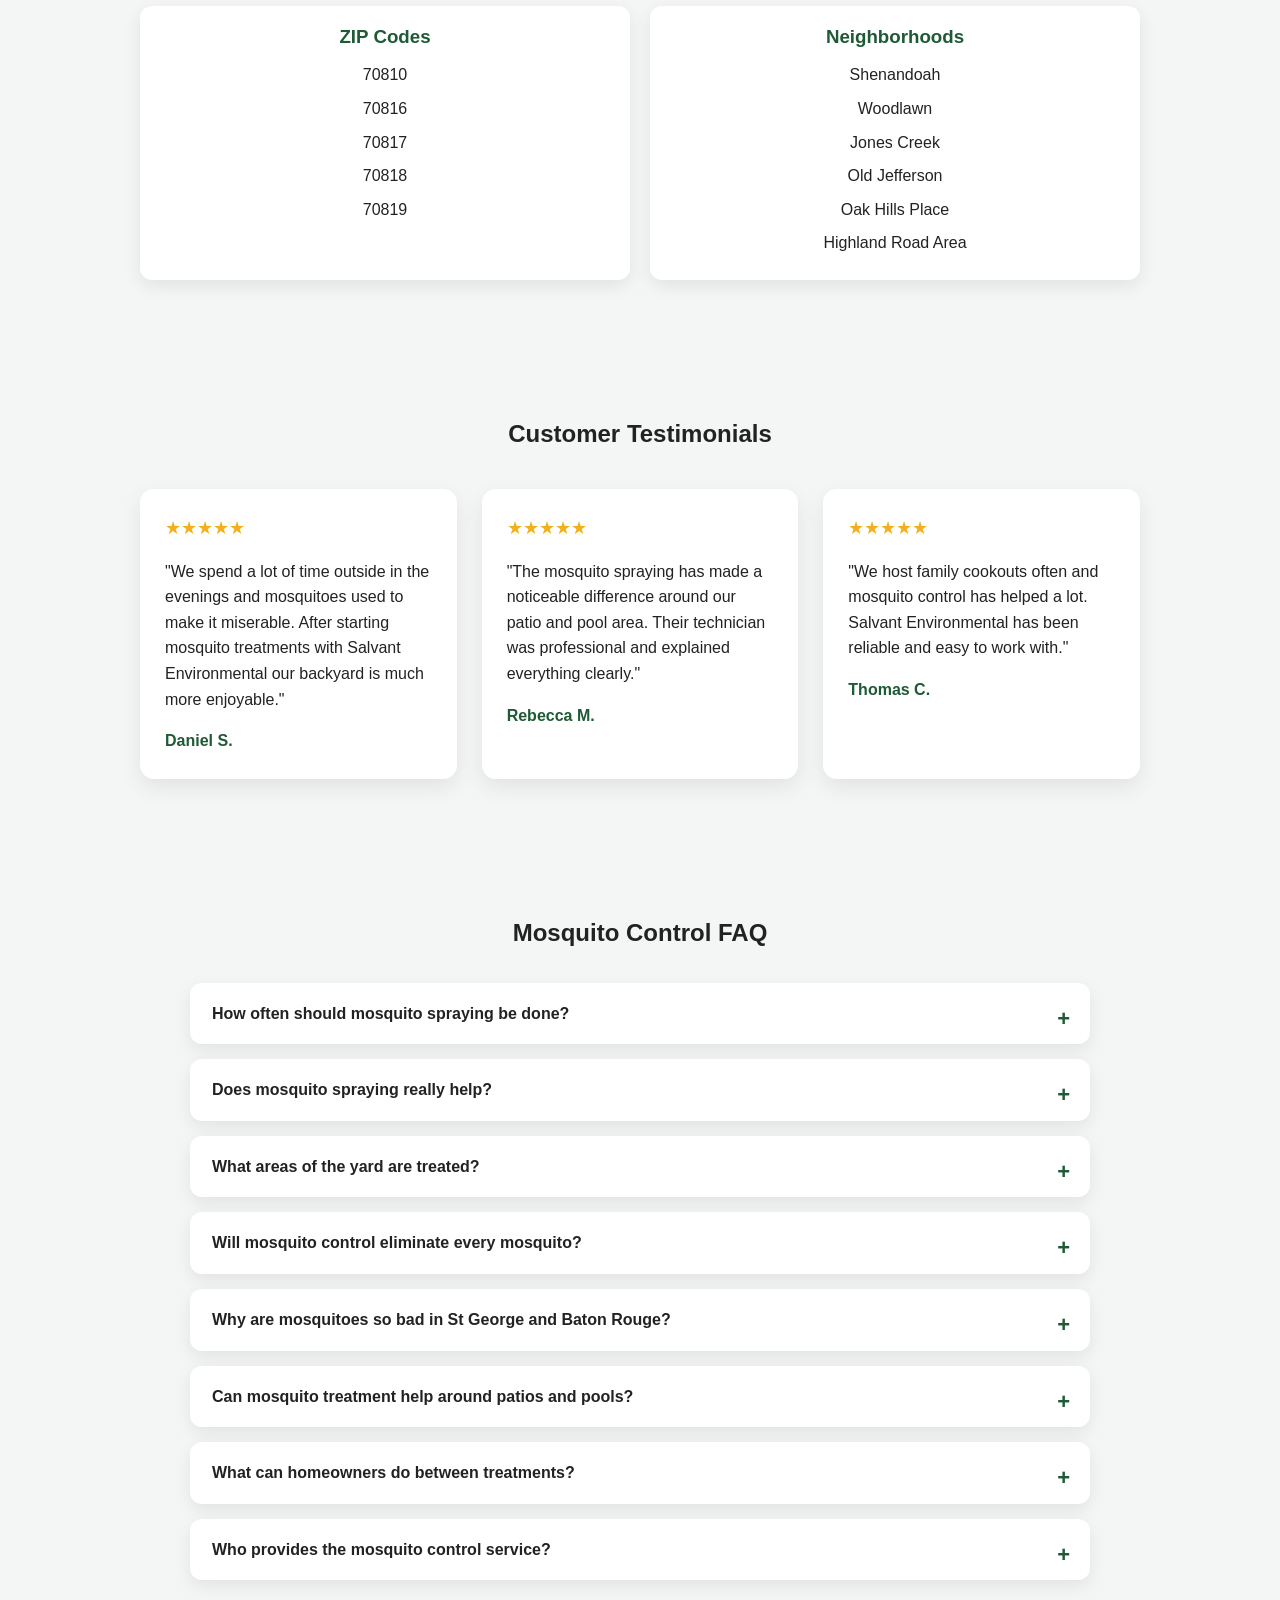
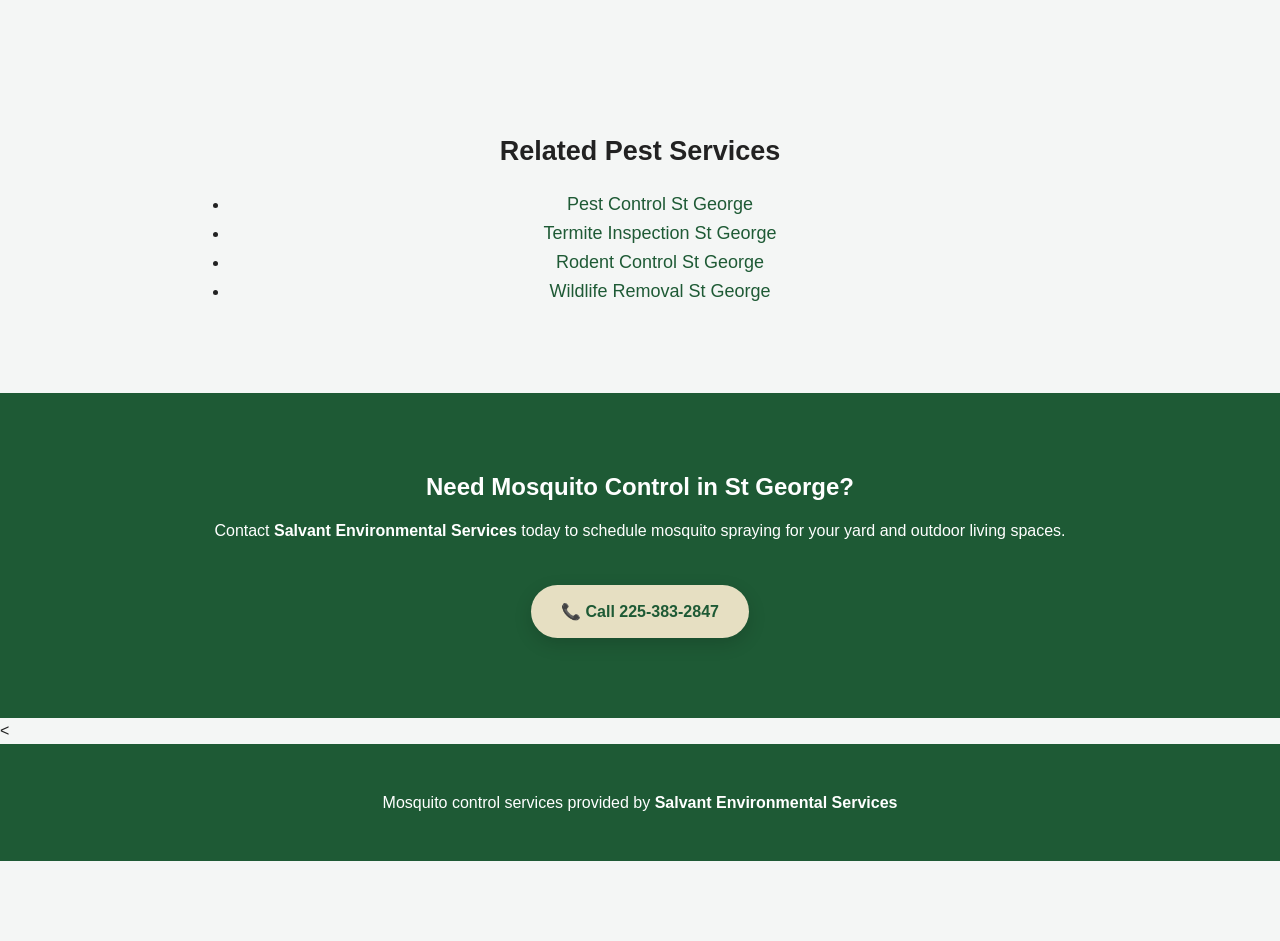
==== commit 220d290b: "Update mosquito-control-st-george.html Fix" ====
--- a/services/mosquito-control-st-george.html
+++ b/services/mosquito-control-st-george.html
@@ -362,7 +362,7 @@
 </section>
 
 
-<footer>
+<<footer>
 
 <p>
 Mosquito control services provided by  
@@ -370,7 +370,6 @@
 </p>
 
 </footer>
-
 
 <div class="callbar">
 
@@ -381,6 +380,15 @@
 
 </div>
 
+<script>
+document.addEventListener("DOMContentLoaded", function () {
+  document.querySelectorAll(".faq-question").forEach(question => {
+    question.addEventListener("click", () => {
+      question.parentElement.classList.toggle("active");
+    });
+  });
+});
+</script>
+
 </body>
-
 </html>
--- a/styles.css
+++ b/styles.css
@@ -552,3 +552,20 @@
 .faq-item.active .faq-question::after{
 content:"–";
 }
+
+/* LINK STYLING */
+
+a{
+color:#1E5A35;
+text-decoration:none;
+transition:.2s;
+}
+
+a:hover{
+color:#2F7A3E;
+text-decoration:underline;
+}
+
+a:visited{
+color:#1E5A35;
+}
